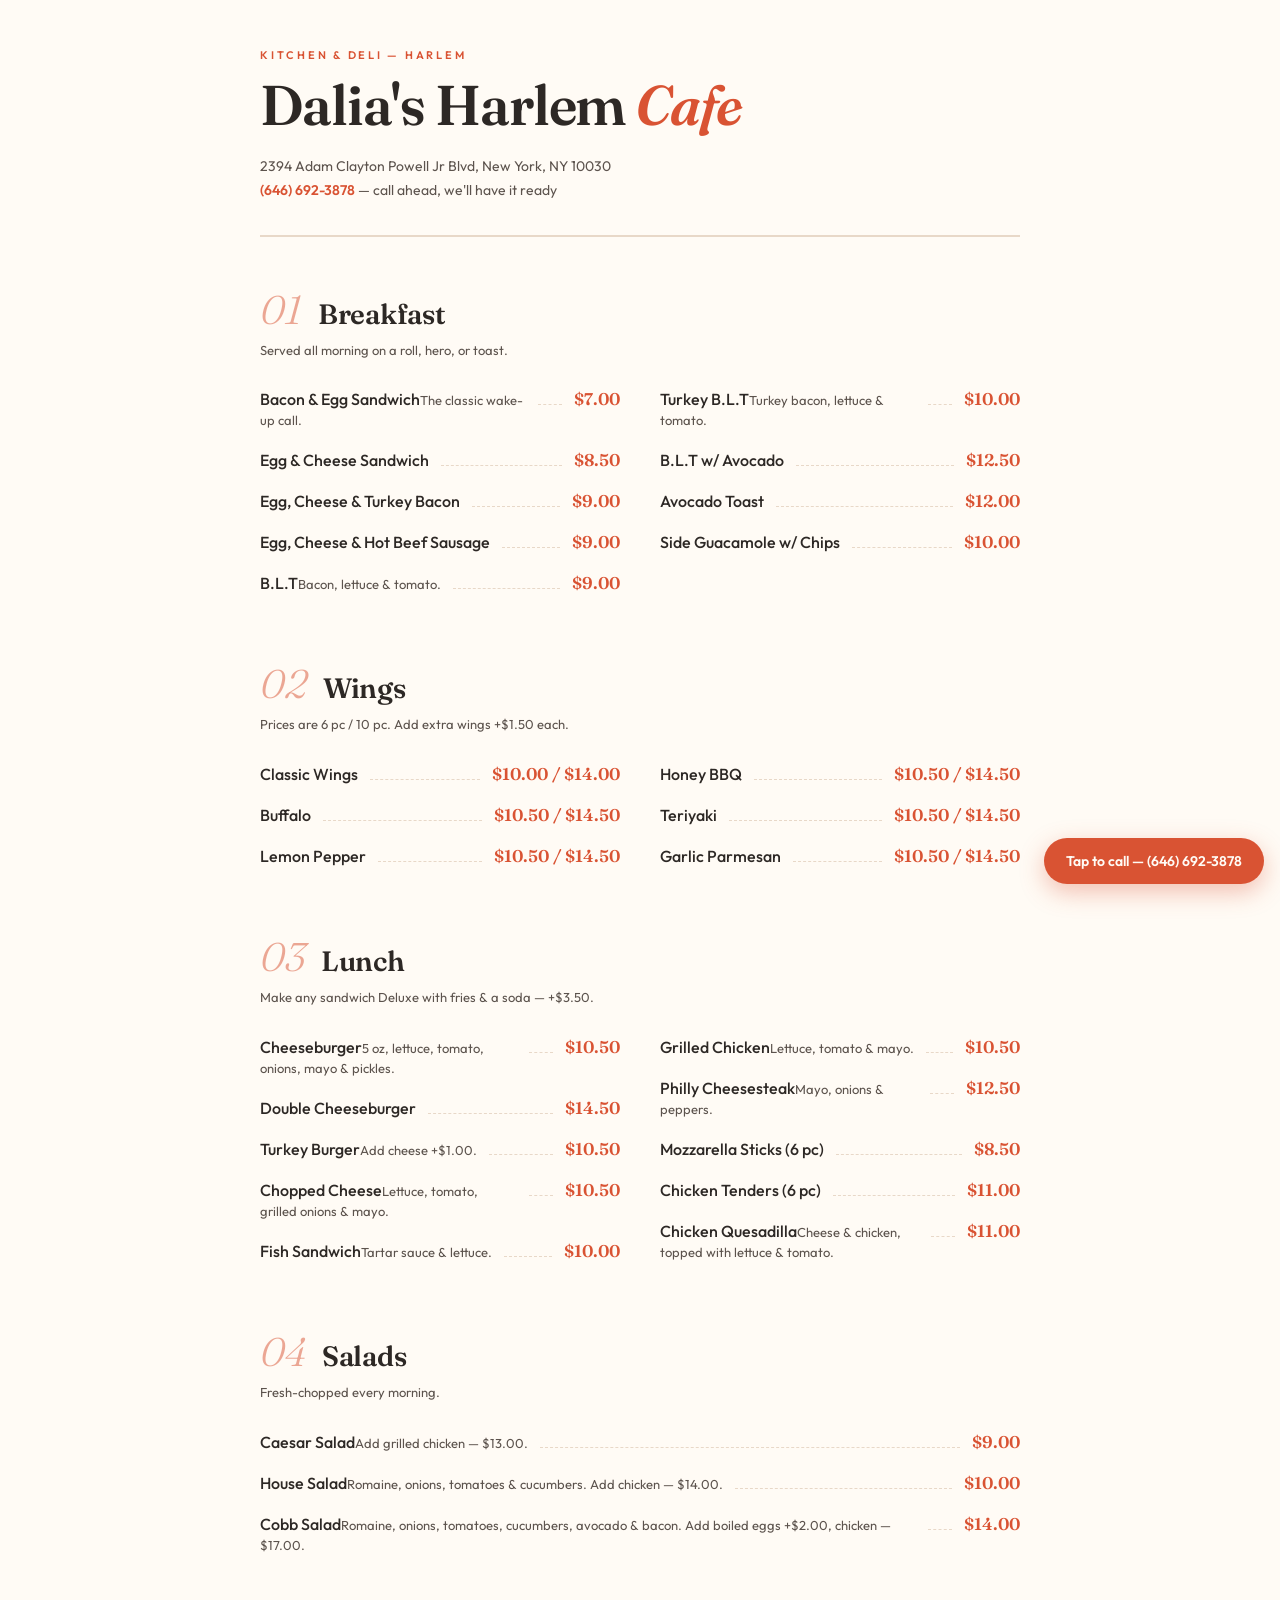
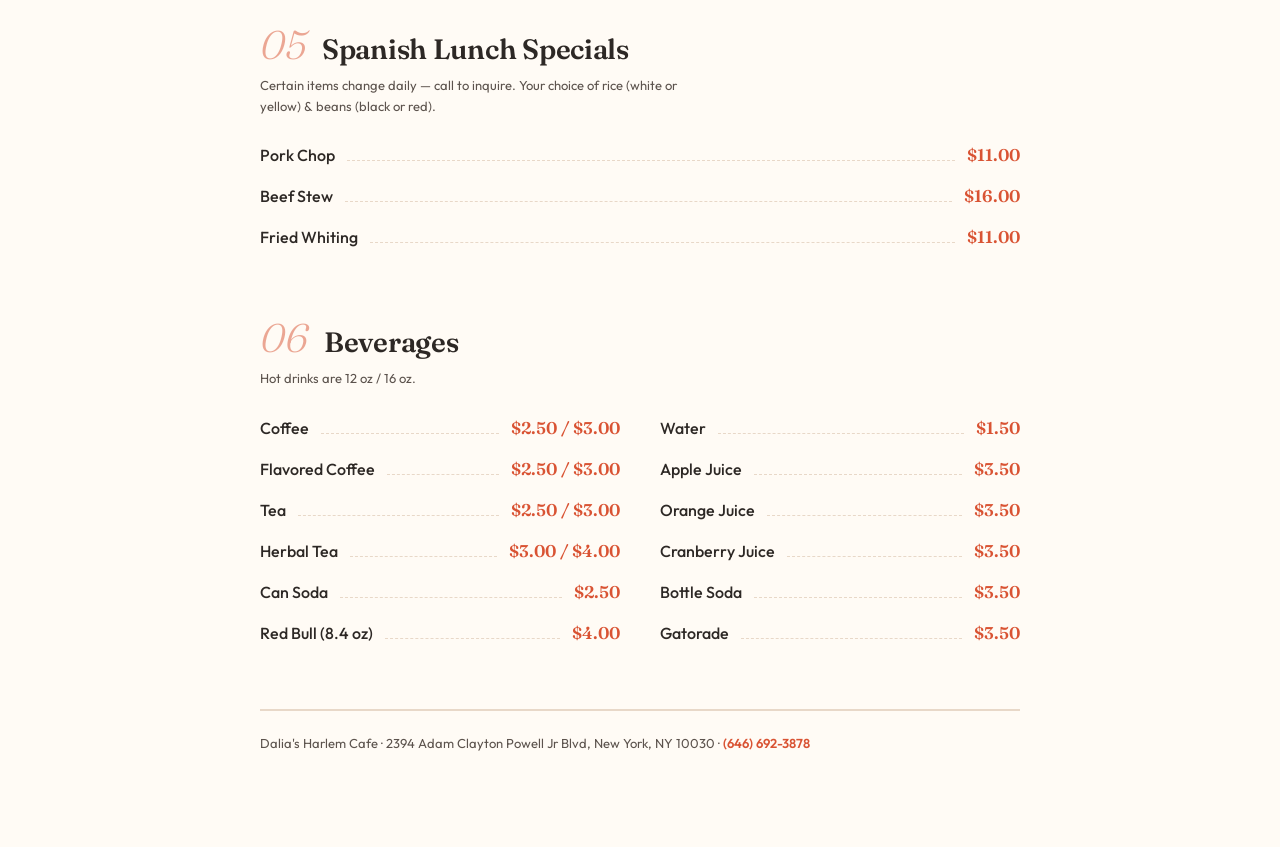
==== frontend/public/menu.html @ 28e17249 "**Dalia's Harlem Cafe — real details live + standalone HTML menu — complete** - The whole site now s" ====
<!DOCTYPE html>
<html lang="en">
<head>
<meta charset="UTF-8" />
<meta name="viewport" content="width=device-width, initial-scale=1.0" />
<title>Dalia's Harlem Cafe — Menu</title>
<link rel="preconnect" href="https://fonts.googleapis.com" />
<link rel="preconnect" href="https://fonts.gstatic.com" crossorigin />
<link href="https://fonts.googleapis.com/css2?family=Fraunces:ital,opsz,wght@0,9..144,300..900;1,9..144,300..900&family=Outfit:wght@300;400;500;600;700&display=swap" rel="stylesheet" />
<style>
  :root {
    --cream: #FFFBF5;
    --oat: #F5EBE1;
    --ink: #2D2825;
    --soft: #5C534D;
    --red: #D95333;
    --border: #E8D8C8;
  }
  * { margin: 0; padding: 0; box-sizing: border-box; }
  body {
    background: var(--cream);
    color: var(--ink);
    font-family: 'Outfit', sans-serif;
    -webkit-font-smoothing: antialiased;
    padding: 48px 24px 96px;
  }
  .page { max-width: 760px; margin: 0 auto; }
  header { text-align: left; border-bottom: 2px solid var(--border); padding-bottom: 32px; margin-bottom: 48px; }
  .kicker { font-size: 11px; letter-spacing: 0.25em; text-transform: uppercase; color: var(--red); font-weight: 600; }
  h1 { font-family: 'Fraunces', serif; font-size: clamp(36px, 6vw, 56px); font-weight: 600; letter-spacing: -0.02em; margin-top: 8px; }
  h1 em { color: var(--red); }
  .meta { margin-top: 16px; font-size: 14px; color: var(--soft); line-height: 1.7; }
  .meta a { color: var(--red); text-decoration: none; font-weight: 600; }
  section { margin-bottom: 56px; }
  .cat-head { display: flex; align-items: baseline; gap: 16px; margin-bottom: 6px; }
  .num { font-family: 'Fraunces', serif; font-style: italic; font-weight: 300; font-size: 40px; color: var(--red); opacity: 0.5; }
  h2 { font-family: 'Fraunces', serif; font-size: 28px; font-weight: 600; letter-spacing: -0.01em; }
  .note { font-size: 13px; color: var(--soft); margin: 6px 0 18px; max-width: 460px; line-height: 1.6; }
  ul { list-style: none; }
  li.item { display: flex; align-items: baseline; gap: 12px; padding: 10px 0; }
  .name { font-weight: 500; }
  .desc { font-size: 13px; color: var(--soft); font-weight: 400; margin-top: 2px; }
  .leader { flex: 1; border-bottom: 1px dashed var(--border); min-width: 24px; }
  .price { font-family: 'Fraunces', serif; font-weight: 600; font-size: 17px; color: var(--red); white-space: nowrap; }
  @media (min-width: 640px) {
    ul.two-col { columns: 2; column-gap: 40px; }
    li.item { break-inside: avoid; }
  }
  footer { border-top: 2px solid var(--border); padding-top: 24px; font-size: 13px; color: var(--soft); }
  .callbar {
    position: fixed; bottom: 16px; right: 16px;
    background: var(--red); color: var(--cream);
    font-family: 'Outfit', sans-serif; font-weight: 600; font-size: 14px;
    padding: 14px 22px; border-radius: 999px; text-decoration: none;
    box-shadow: 0 8px 24px rgba(217, 83, 51, 0.35);
  }
  @media print {
    body { padding: 24px; }
    .callbar { display: none; }
  }
</style>
</head>
<body>
<div class="page">
  <header>
    <p class="kicker">Kitchen &amp; Deli — Harlem</p>
    <h1>Dalia's Harlem <em>Cafe</em></h1>
    <p class="meta">
      2394 Adam Clayton Powell Jr Blvd, New York, NY 10030<br />
      <a href="tel:+16466923878">(646) 692-3878</a> — call ahead, we'll have it ready
    </p>
  </header>

  <section>
    <div class="cat-head"><span class="num">01</span><h2>Breakfast</h2></div>
    <p class="note">Served all morning on a roll, hero, or toast.</p>
    <ul class="two-col">
      <li class="item"><span><span class="name">Bacon &amp; Egg Sandwich</span><span class="desc">The classic wake-up call.</span></span><span class="leader"></span><span class="price">$7.00</span></li>
      <li class="item"><span class="name">Egg &amp; Cheese Sandwich</span><span class="leader"></span><span class="price">$8.50</span></li>
      <li class="item"><span class="name">Egg, Cheese &amp; Turkey Bacon</span><span class="leader"></span><span class="price">$9.00</span></li>
      <li class="item"><span class="name">Egg, Cheese &amp; Hot Beef Sausage</span><span class="leader"></span><span class="price">$9.00</span></li>
      <li class="item"><span><span class="name">B.L.T</span><span class="desc">Bacon, lettuce &amp; tomato.</span></span><span class="leader"></span><span class="price">$9.00</span></li>
      <li class="item"><span><span class="name">Turkey B.L.T</span><span class="desc">Turkey bacon, lettuce &amp; tomato.</span></span><span class="leader"></span><span class="price">$10.00</span></li>
      <li class="item"><span class="name">B.L.T w/ Avocado</span><span class="leader"></span><span class="price">$12.50</span></li>
      <li class="item"><span class="name">Avocado Toast</span><span class="leader"></span><span class="price">$12.00</span></li>
      <li class="item"><span class="name">Side Guacamole w/ Chips</span><span class="leader"></span><span class="price">$10.00</span></li>
    </ul>
  </section>

  <section>
    <div class="cat-head"><span class="num">02</span><h2>Wings</h2></div>
    <p class="note">Prices are 6 pc / 10 pc. Add extra wings +$1.50 each.</p>
    <ul class="two-col">
      <li class="item"><span class="name">Classic Wings</span><span class="leader"></span><span class="price">$10.00 / $14.00</span></li>
      <li class="item"><span class="name">Buffalo</span><span class="leader"></span><span class="price">$10.50 / $14.50</span></li>
      <li class="item"><span class="name">Lemon Pepper</span><span class="leader"></span><span class="price">$10.50 / $14.50</span></li>
      <li class="item"><span class="name">Honey BBQ</span><span class="leader"></span><span class="price">$10.50 / $14.50</span></li>
      <li class="item"><span class="name">Teriyaki</span><span class="leader"></span><span class="price">$10.50 / $14.50</span></li>
      <li class="item"><span class="name">Garlic Parmesan</span><span class="leader"></span><span class="price">$10.50 / $14.50</span></li>
    </ul>
  </section>

  <section>
    <div class="cat-head"><span class="num">03</span><h2>Lunch</h2></div>
    <p class="note">Make any sandwich Deluxe with fries &amp; a soda — +$3.50.</p>
    <ul class="two-col">
      <li class="item"><span><span class="name">Cheeseburger</span><span class="desc">5 oz, lettuce, tomato, onions, mayo &amp; pickles.</span></span><span class="leader"></span><span class="price">$10.50</span></li>
      <li class="item"><span class="name">Double Cheeseburger</span><span class="leader"></span><span class="price">$14.50</span></li>
      <li class="item"><span><span class="name">Turkey Burger</span><span class="desc">Add cheese +$1.00.</span></span><span class="leader"></span><span class="price">$10.50</span></li>
      <li class="item"><span><span class="name">Chopped Cheese</span><span class="desc">Lettuce, tomato, grilled onions &amp; mayo.</span></span><span class="leader"></span><span class="price">$10.50</span></li>
      <li class="item"><span><span class="name">Fish Sandwich</span><span class="desc">Tartar sauce &amp; lettuce.</span></span><span class="leader"></span><span class="price">$10.00</span></li>
      <li class="item"><span><span class="name">Grilled Chicken</span><span class="desc">Lettuce, tomato &amp; mayo.</span></span><span class="leader"></span><span class="price">$10.50</span></li>
      <li class="item"><span><span class="name">Philly Cheesesteak</span><span class="desc">Mayo, onions &amp; peppers.</span></span><span class="leader"></span><span class="price">$12.50</span></li>
      <li class="item"><span class="name">Mozzarella Sticks (6 pc)</span><span class="leader"></span><span class="price">$8.50</span></li>
      <li class="item"><span class="name">Chicken Tenders (6 pc)</span><span class="leader"></span><span class="price">$11.00</span></li>
      <li class="item"><span><span class="name">Chicken Quesadilla</span><span class="desc">Cheese &amp; chicken, topped with lettuce &amp; tomato.</span></span><span class="leader"></span><span class="price">$11.00</span></li>
    </ul>
  </section>

  <section>
    <div class="cat-head"><span class="num">04</span><h2>Salads</h2></div>
    <p class="note">Fresh-chopped every morning.</p>
    <ul>
      <li class="item"><span><span class="name">Caesar Salad</span><span class="desc">Add grilled chicken — $13.00.</span></span><span class="leader"></span><span class="price">$9.00</span></li>
      <li class="item"><span><span class="name">House Salad</span><span class="desc">Romaine, onions, tomatoes &amp; cucumbers. Add chicken — $14.00.</span></span><span class="leader"></span><span class="price">$10.00</span></li>
      <li class="item"><span><span class="name">Cobb Salad</span><span class="desc">Romaine, onions, tomatoes, cucumbers, avocado &amp; bacon. Add boiled eggs +$2.00, chicken — $17.00.</span></span><span class="leader"></span><span class="price">$14.00</span></li>
    </ul>
  </section>

  <section>
    <div class="cat-head"><span class="num">05</span><h2>Spanish Lunch Specials</h2></div>
    <p class="note">Certain items change daily — call to inquire. Your choice of rice (white or yellow) &amp; beans (black or red).</p>
    <ul>
      <li class="item"><span class="name">Pork Chop</span><span class="leader"></span><span class="price">$11.00</span></li>
      <li class="item"><span class="name">Beef Stew</span><span class="leader"></span><span class="price">$16.00</span></li>
      <li class="item"><span class="name">Fried Whiting</span><span class="leader"></span><span class="price">$11.00</span></li>
    </ul>
  </section>

  <section>
    <div class="cat-head"><span class="num">06</span><h2>Beverages</h2></div>
    <p class="note">Hot drinks are 12 oz / 16 oz.</p>
    <ul class="two-col">
      <li class="item"><span class="name">Coffee</span><span class="leader"></span><span class="price">$2.50 / $3.00</span></li>
      <li class="item"><span class="name">Flavored Coffee</span><span class="leader"></span><span class="price">$2.50 / $3.00</span></li>
      <li class="item"><span class="name">Tea</span><span class="leader"></span><span class="price">$2.50 / $3.00</span></li>
      <li class="item"><span class="name">Herbal Tea</span><span class="leader"></span><span class="price">$3.00 / $4.00</span></li>
      <li class="item"><span class="name">Can Soda</span><span class="leader"></span><span class="price">$2.50</span></li>
      <li class="item"><span class="name">Red Bull (8.4 oz)</span><span class="leader"></span><span class="price">$4.00</span></li>
      <li class="item"><span class="name">Water</span><span class="leader"></span><span class="price">$1.50</span></li>
      <li class="item"><span class="name">Apple Juice</span><span class="leader"></span><span class="price">$3.50</span></li>
      <li class="item"><span class="name">Orange Juice</span><span class="leader"></span><span class="price">$3.50</span></li>
      <li class="item"><span class="name">Cranberry Juice</span><span class="leader"></span><span class="price">$3.50</span></li>
      <li class="item"><span class="name">Bottle Soda</span><span class="leader"></span><span class="price">$3.50</span></li>
      <li class="item"><span class="name">Gatorade</span><span class="leader"></span><span class="price">$3.50</span></li>
    </ul>
  </section>

  <footer>
    Dalia's Harlem Cafe · 2394 Adam Clayton Powell Jr Blvd, New York, NY 10030 · <a href="tel:+16466923878" style="color: var(--red); text-decoration: none; font-weight: 600;">(646) 692-3878</a>
  </footer>
</div>

<a class="callbar" href="tel:+16466923878">Tap to call — (646) 692-3878</a>
</body>
</html>
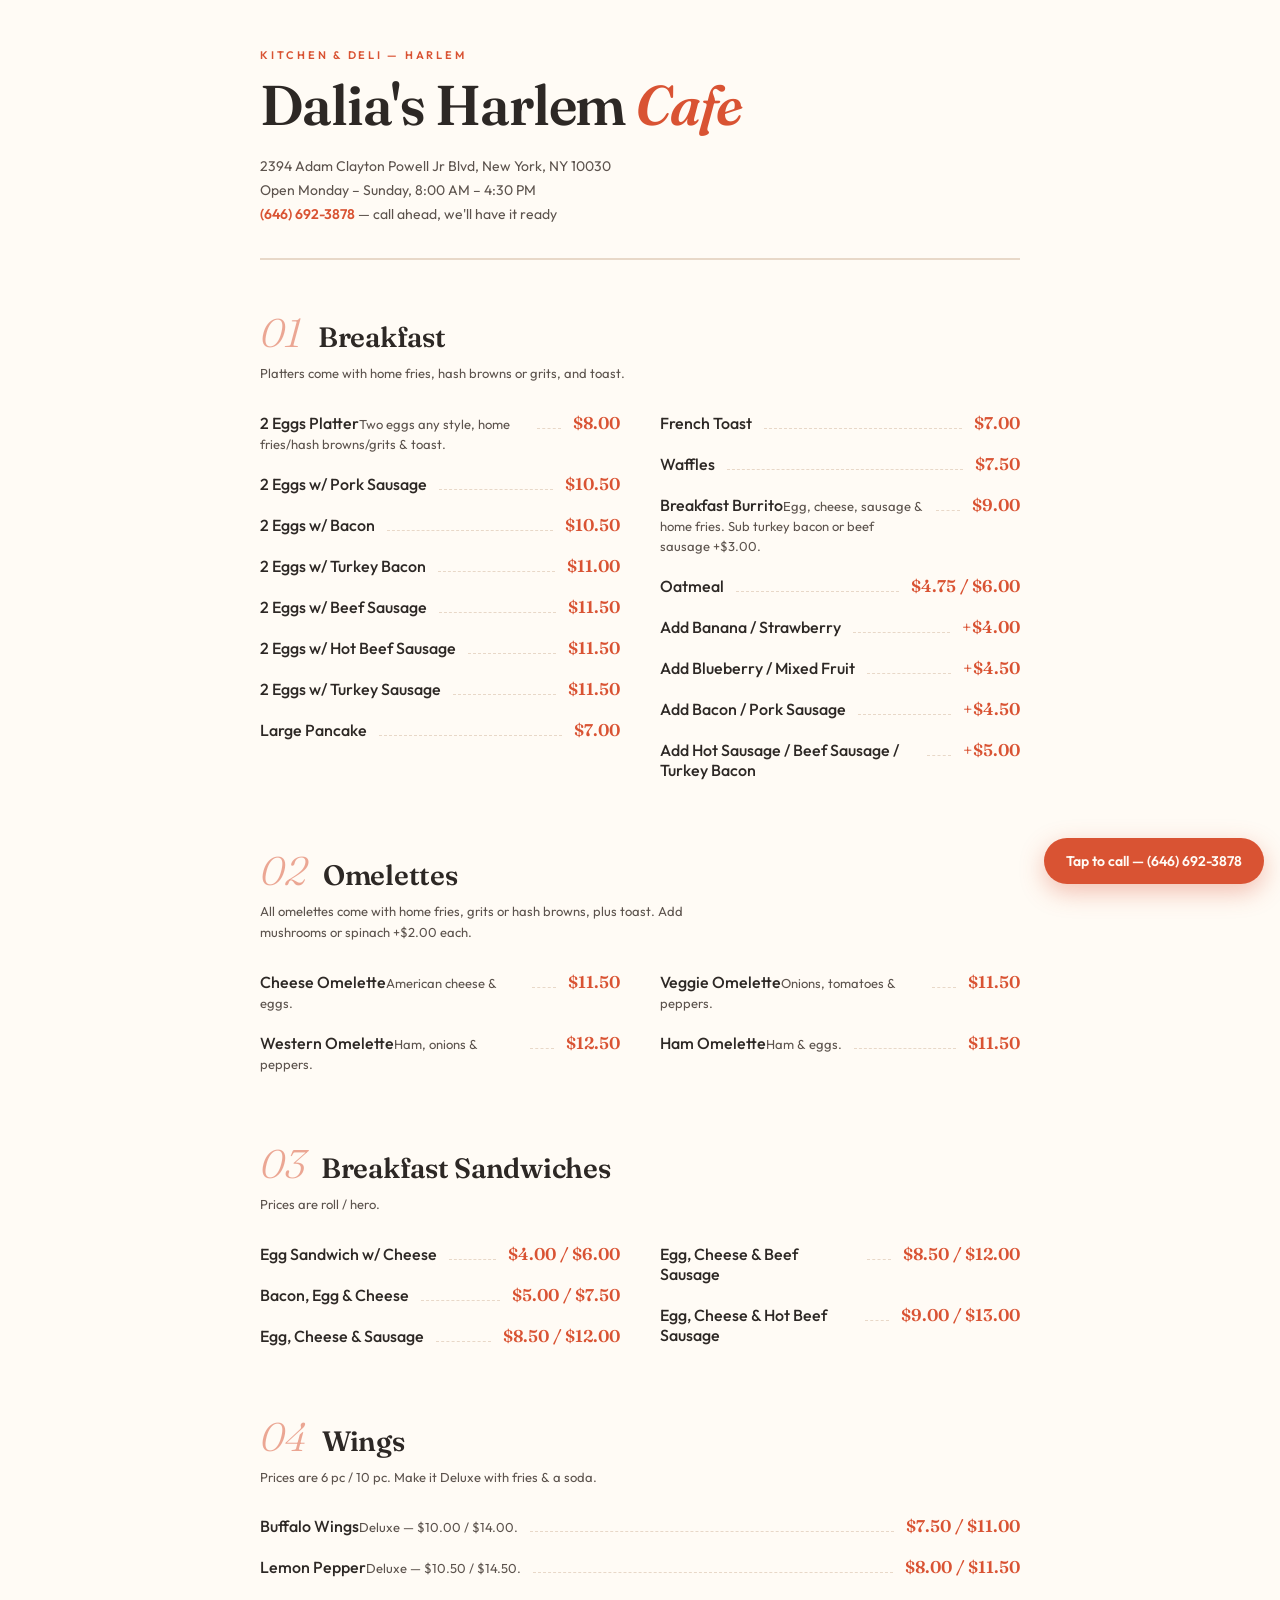
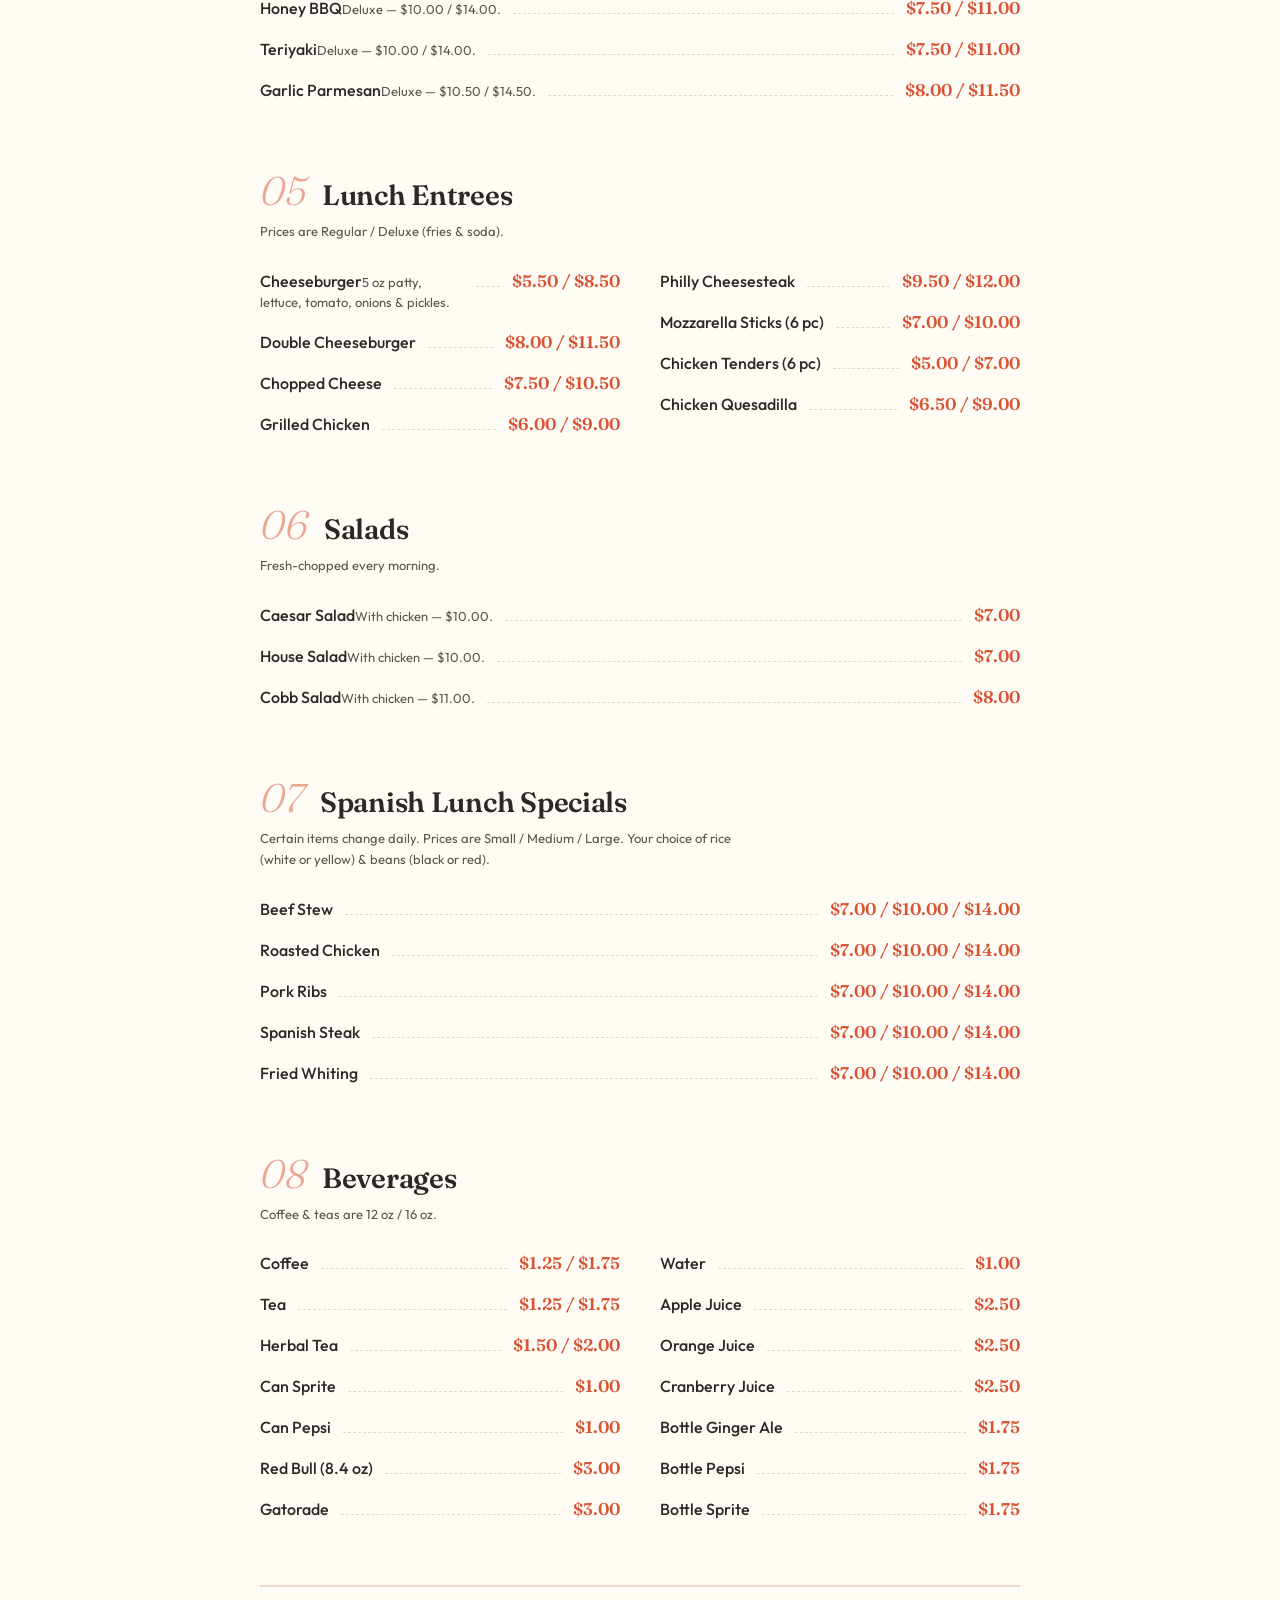
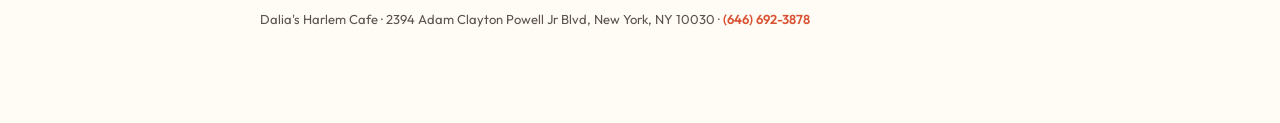
==== commit bc541a0a: "**Real menu live everywhere — complete** - The /menu page now carries your actual board: Breakfast p" ====
--- a/frontend/public/menu.html
+++ b/frontend/public/menu.html
@@ -35,7 +35,7 @@
   .cat-head { display: flex; align-items: baseline; gap: 16px; margin-bottom: 6px; }
   .num { font-family: 'Fraunces', serif; font-style: italic; font-weight: 300; font-size: 40px; color: var(--red); opacity: 0.5; }
   h2 { font-family: 'Fraunces', serif; font-size: 28px; font-weight: 600; letter-spacing: -0.01em; }
-  .note { font-size: 13px; color: var(--soft); margin: 6px 0 18px; max-width: 460px; line-height: 1.6; }
+  .note { font-size: 13px; color: var(--soft); margin: 6px 0 18px; max-width: 480px; line-height: 1.6; }
   ul { list-style: none; }
   li.item { display: flex; align-items: baseline; gap: 12px; padding: 10px 0; }
   .name { font-weight: 500; }
@@ -67,92 +67,124 @@
     <h1>Dalia's Harlem <em>Cafe</em></h1>
     <p class="meta">
       2394 Adam Clayton Powell Jr Blvd, New York, NY 10030<br />
+      Open Monday – Sunday, 8:00 AM – 4:30 PM<br />
       <a href="tel:+16466923878">(646) 692-3878</a> — call ahead, we'll have it ready
     </p>
   </header>
 
   <section>
     <div class="cat-head"><span class="num">01</span><h2>Breakfast</h2></div>
-    <p class="note">Served all morning on a roll, hero, or toast.</p>
+    <p class="note">Platters come with home fries, hash browns or grits, and toast.</p>
     <ul class="two-col">
-      <li class="item"><span><span class="name">Bacon &amp; Egg Sandwich</span><span class="desc">The classic wake-up call.</span></span><span class="leader"></span><span class="price">$7.00</span></li>
-      <li class="item"><span class="name">Egg &amp; Cheese Sandwich</span><span class="leader"></span><span class="price">$8.50</span></li>
-      <li class="item"><span class="name">Egg, Cheese &amp; Turkey Bacon</span><span class="leader"></span><span class="price">$9.00</span></li>
-      <li class="item"><span class="name">Egg, Cheese &amp; Hot Beef Sausage</span><span class="leader"></span><span class="price">$9.00</span></li>
-      <li class="item"><span><span class="name">B.L.T</span><span class="desc">Bacon, lettuce &amp; tomato.</span></span><span class="leader"></span><span class="price">$9.00</span></li>
-      <li class="item"><span><span class="name">Turkey B.L.T</span><span class="desc">Turkey bacon, lettuce &amp; tomato.</span></span><span class="leader"></span><span class="price">$10.00</span></li>
-      <li class="item"><span class="name">B.L.T w/ Avocado</span><span class="leader"></span><span class="price">$12.50</span></li>
-      <li class="item"><span class="name">Avocado Toast</span><span class="leader"></span><span class="price">$12.00</span></li>
-      <li class="item"><span class="name">Side Guacamole w/ Chips</span><span class="leader"></span><span class="price">$10.00</span></li>
+      <li class="item"><span><span class="name">2 Eggs Platter</span><span class="desc">Two eggs any style, home fries/hash browns/grits &amp; toast.</span></span><span class="leader"></span><span class="price">$8.00</span></li>
+      <li class="item"><span class="name">2 Eggs w/ Pork Sausage</span><span class="leader"></span><span class="price">$10.50</span></li>
+      <li class="item"><span class="name">2 Eggs w/ Bacon</span><span class="leader"></span><span class="price">$10.50</span></li>
+      <li class="item"><span class="name">2 Eggs w/ Turkey Bacon</span><span class="leader"></span><span class="price">$11.00</span></li>
+      <li class="item"><span class="name">2 Eggs w/ Beef Sausage</span><span class="leader"></span><span class="price">$11.50</span></li>
+      <li class="item"><span class="name">2 Eggs w/ Hot Beef Sausage</span><span class="leader"></span><span class="price">$11.50</span></li>
+      <li class="item"><span class="name">2 Eggs w/ Turkey Sausage</span><span class="leader"></span><span class="price">$11.50</span></li>
+      <li class="item"><span class="name">Large Pancake</span><span class="leader"></span><span class="price">$7.00</span></li>
+      <li class="item"><span class="name">French Toast</span><span class="leader"></span><span class="price">$7.00</span></li>
+      <li class="item"><span class="name">Waffles</span><span class="leader"></span><span class="price">$7.50</span></li>
+      <li class="item"><span><span class="name">Breakfast Burrito</span><span class="desc">Egg, cheese, sausage &amp; home fries. Sub turkey bacon or beef sausage +$3.00.</span></span><span class="leader"></span><span class="price">$9.00</span></li>
+      <li class="item"><span class="name">Oatmeal</span><span class="leader"></span><span class="price">$4.75 / $6.00</span></li>
+      <li class="item"><span class="name">Add Banana / Strawberry</span><span class="leader"></span><span class="price">+$4.00</span></li>
+      <li class="item"><span class="name">Add Blueberry / Mixed Fruit</span><span class="leader"></span><span class="price">+$4.50</span></li>
+      <li class="item"><span class="name">Add Bacon / Pork Sausage</span><span class="leader"></span><span class="price">+$4.50</span></li>
+      <li class="item"><span class="name">Add Hot Sausage / Beef Sausage / Turkey Bacon</span><span class="leader"></span><span class="price">+$5.00</span></li>
     </ul>
   </section>
 
   <section>
-    <div class="cat-head"><span class="num">02</span><h2>Wings</h2></div>
-    <p class="note">Prices are 6 pc / 10 pc. Add extra wings +$1.50 each.</p>
+    <div class="cat-head"><span class="num">02</span><h2>Omelettes</h2></div>
+    <p class="note">All omelettes come with home fries, grits or hash browns, plus toast. Add mushrooms or spinach +$2.00 each.</p>
     <ul class="two-col">
-      <li class="item"><span class="name">Classic Wings</span><span class="leader"></span><span class="price">$10.00 / $14.00</span></li>
-      <li class="item"><span class="name">Buffalo</span><span class="leader"></span><span class="price">$10.50 / $14.50</span></li>
-      <li class="item"><span class="name">Lemon Pepper</span><span class="leader"></span><span class="price">$10.50 / $14.50</span></li>
-      <li class="item"><span class="name">Honey BBQ</span><span class="leader"></span><span class="price">$10.50 / $14.50</span></li>
-      <li class="item"><span class="name">Teriyaki</span><span class="leader"></span><span class="price">$10.50 / $14.50</span></li>
-      <li class="item"><span class="name">Garlic Parmesan</span><span class="leader"></span><span class="price">$10.50 / $14.50</span></li>
+      <li class="item"><span><span class="name">Cheese Omelette</span><span class="desc">American cheese &amp; eggs.</span></span><span class="leader"></span><span class="price">$11.50</span></li>
+      <li class="item"><span><span class="name">Western Omelette</span><span class="desc">Ham, onions &amp; peppers.</span></span><span class="leader"></span><span class="price">$12.50</span></li>
+      <li class="item"><span><span class="name">Veggie Omelette</span><span class="desc">Onions, tomatoes &amp; peppers.</span></span><span class="leader"></span><span class="price">$11.50</span></li>
+      <li class="item"><span><span class="name">Ham Omelette</span><span class="desc">Ham &amp; eggs.</span></span><span class="leader"></span><span class="price">$11.50</span></li>
     </ul>
   </section>
 
   <section>
-    <div class="cat-head"><span class="num">03</span><h2>Lunch</h2></div>
-    <p class="note">Make any sandwich Deluxe with fries &amp; a soda — +$3.50.</p>
+    <div class="cat-head"><span class="num">03</span><h2>Breakfast Sandwiches</h2></div>
+    <p class="note">Prices are roll / hero.</p>
     <ul class="two-col">
-      <li class="item"><span><span class="name">Cheeseburger</span><span class="desc">5 oz, lettuce, tomato, onions, mayo &amp; pickles.</span></span><span class="leader"></span><span class="price">$10.50</span></li>
-      <li class="item"><span class="name">Double Cheeseburger</span><span class="leader"></span><span class="price">$14.50</span></li>
-      <li class="item"><span><span class="name">Turkey Burger</span><span class="desc">Add cheese +$1.00.</span></span><span class="leader"></span><span class="price">$10.50</span></li>
-      <li class="item"><span><span class="name">Chopped Cheese</span><span class="desc">Lettuce, tomato, grilled onions &amp; mayo.</span></span><span class="leader"></span><span class="price">$10.50</span></li>
-      <li class="item"><span><span class="name">Fish Sandwich</span><span class="desc">Tartar sauce &amp; lettuce.</span></span><span class="leader"></span><span class="price">$10.00</span></li>
-      <li class="item"><span><span class="name">Grilled Chicken</span><span class="desc">Lettuce, tomato &amp; mayo.</span></span><span class="leader"></span><span class="price">$10.50</span></li>
-      <li class="item"><span><span class="name">Philly Cheesesteak</span><span class="desc">Mayo, onions &amp; peppers.</span></span><span class="leader"></span><span class="price">$12.50</span></li>
-      <li class="item"><span class="name">Mozzarella Sticks (6 pc)</span><span class="leader"></span><span class="price">$8.50</span></li>
-      <li class="item"><span class="name">Chicken Tenders (6 pc)</span><span class="leader"></span><span class="price">$11.00</span></li>
-      <li class="item"><span><span class="name">Chicken Quesadilla</span><span class="desc">Cheese &amp; chicken, topped with lettuce &amp; tomato.</span></span><span class="leader"></span><span class="price">$11.00</span></li>
+      <li class="item"><span class="name">Egg Sandwich w/ Cheese</span><span class="leader"></span><span class="price">$4.00 / $6.00</span></li>
+      <li class="item"><span class="name">Bacon, Egg &amp; Cheese</span><span class="leader"></span><span class="price">$5.00 / $7.50</span></li>
+      <li class="item"><span class="name">Egg, Cheese &amp; Sausage</span><span class="leader"></span><span class="price">$8.50 / $12.00</span></li>
+      <li class="item"><span class="name">Egg, Cheese &amp; Beef Sausage</span><span class="leader"></span><span class="price">$8.50 / $12.00</span></li>
+      <li class="item"><span class="name">Egg, Cheese &amp; Hot Beef Sausage</span><span class="leader"></span><span class="price">$9.00 / $13.00</span></li>
     </ul>
   </section>
 
   <section>
-    <div class="cat-head"><span class="num">04</span><h2>Salads</h2></div>
-    <p class="note">Fresh-chopped every morning.</p>
+    <div class="cat-head"><span class="num">04</span><h2>Wings</h2></div>
+    <p class="note">Prices are 6 pc / 10 pc. Make it Deluxe with fries &amp; a soda.</p>
     <ul>
-      <li class="item"><span><span class="name">Caesar Salad</span><span class="desc">Add grilled chicken — $13.00.</span></span><span class="leader"></span><span class="price">$9.00</span></li>
-      <li class="item"><span><span class="name">House Salad</span><span class="desc">Romaine, onions, tomatoes &amp; cucumbers. Add chicken — $14.00.</span></span><span class="leader"></span><span class="price">$10.00</span></li>
-      <li class="item"><span><span class="name">Cobb Salad</span><span class="desc">Romaine, onions, tomatoes, cucumbers, avocado &amp; bacon. Add boiled eggs +$2.00, chicken — $17.00.</span></span><span class="leader"></span><span class="price">$14.00</span></li>
+      <li class="item"><span><span class="name">Buffalo Wings</span><span class="desc">Deluxe — $10.00 / $14.00.</span></span><span class="leader"></span><span class="price">$7.50 / $11.00</span></li>
+      <li class="item"><span><span class="name">Lemon Pepper</span><span class="desc">Deluxe — $10.50 / $14.50.</span></span><span class="leader"></span><span class="price">$8.00 / $11.50</span></li>
+      <li class="item"><span><span class="name">Honey BBQ</span><span class="desc">Deluxe — $10.00 / $14.00.</span></span><span class="leader"></span><span class="price">$7.50 / $11.00</span></li>
+      <li class="item"><span><span class="name">Teriyaki</span><span class="desc">Deluxe — $10.00 / $14.00.</span></span><span class="leader"></span><span class="price">$7.50 / $11.00</span></li>
+      <li class="item"><span><span class="name">Garlic Parmesan</span><span class="desc">Deluxe — $10.50 / $14.50.</span></span><span class="leader"></span><span class="price">$8.00 / $11.50</span></li>
     </ul>
   </section>
 
   <section>
-    <div class="cat-head"><span class="num">05</span><h2>Spanish Lunch Specials</h2></div>
-    <p class="note">Certain items change daily — call to inquire. Your choice of rice (white or yellow) &amp; beans (black or red).</p>
-    <ul>
-      <li class="item"><span class="name">Pork Chop</span><span class="leader"></span><span class="price">$11.00</span></li>
-      <li class="item"><span class="name">Beef Stew</span><span class="leader"></span><span class="price">$16.00</span></li>
-      <li class="item"><span class="name">Fried Whiting</span><span class="leader"></span><span class="price">$11.00</span></li>
+    <div class="cat-head"><span class="num">05</span><h2>Lunch Entrees</h2></div>
+    <p class="note">Prices are Regular / Deluxe (fries &amp; soda).</p>
+    <ul class="two-col">
+      <li class="item"><span><span class="name">Cheeseburger</span><span class="desc">5 oz patty, lettuce, tomato, onions &amp; pickles.</span></span><span class="leader"></span><span class="price">$5.50 / $8.50</span></li>
+      <li class="item"><span class="name">Double Cheeseburger</span><span class="leader"></span><span class="price">$8.00 / $11.50</span></li>
+      <li class="item"><span class="name">Chopped Cheese</span><span class="leader"></span><span class="price">$7.50 / $10.50</span></li>
+      <li class="item"><span class="name">Grilled Chicken</span><span class="leader"></span><span class="price">$6.00 / $9.00</span></li>
+      <li class="item"><span class="name">Philly Cheesesteak</span><span class="leader"></span><span class="price">$9.50 / $12.00</span></li>
+      <li class="item"><span class="name">Mozzarella Sticks (6 pc)</span><span class="leader"></span><span class="price">$7.00 / $10.00</span></li>
+      <li class="item"><span class="name">Chicken Tenders (6 pc)</span><span class="leader"></span><span class="price">$5.00 / $7.00</span></li>
+      <li class="item"><span class="name">Chicken Quesadilla</span><span class="leader"></span><span class="price">$6.50 / $9.00</span></li>
     </ul>
   </section>
 
   <section>
-    <div class="cat-head"><span class="num">06</span><h2>Beverages</h2></div>
-    <p class="note">Hot drinks are 12 oz / 16 oz.</p>
+    <div class="cat-head"><span class="num">06</span><h2>Salads</h2></div>
+    <p class="note">Fresh-chopped every morning.</p>
+    <ul>
+      <li class="item"><span><span class="name">Caesar Salad</span><span class="desc">With chicken — $10.00.</span></span><span class="leader"></span><span class="price">$7.00</span></li>
+      <li class="item"><span><span class="name">House Salad</span><span class="desc">With chicken — $10.00.</span></span><span class="leader"></span><span class="price">$7.00</span></li>
+      <li class="item"><span><span class="name">Cobb Salad</span><span class="desc">With chicken — $11.00.</span></span><span class="leader"></span><span class="price">$8.00</span></li>
+    </ul>
+  </section>
+
+  <section>
+    <div class="cat-head"><span class="num">07</span><h2>Spanish Lunch Specials</h2></div>
+    <p class="note">Certain items change daily. Prices are Small / Medium / Large. Your choice of rice (white or yellow) &amp; beans (black or red).</p>
+    <ul>
+      <li class="item"><span class="name">Beef Stew</span><span class="leader"></span><span class="price">$7.00 / $10.00 / $14.00</span></li>
+      <li class="item"><span class="name">Roasted Chicken</span><span class="leader"></span><span class="price">$7.00 / $10.00 / $14.00</span></li>
+      <li class="item"><span class="name">Pork Ribs</span><span class="leader"></span><span class="price">$7.00 / $10.00 / $14.00</span></li>
+      <li class="item"><span class="name">Spanish Steak</span><span class="leader"></span><span class="price">$7.00 / $10.00 / $14.00</span></li>
+      <li class="item"><span class="name">Fried Whiting</span><span class="leader"></span><span class="price">$7.00 / $10.00 / $14.00</span></li>
+    </ul>
+  </section>
+
+  <section>
+    <div class="cat-head"><span class="num">08</span><h2>Beverages</h2></div>
+    <p class="note">Coffee &amp; teas are 12 oz / 16 oz.</p>
     <ul class="two-col">
-      <li class="item"><span class="name">Coffee</span><span class="leader"></span><span class="price">$2.50 / $3.00</span></li>
-      <li class="item"><span class="name">Flavored Coffee</span><span class="leader"></span><span class="price">$2.50 / $3.00</span></li>
-      <li class="item"><span class="name">Tea</span><span class="leader"></span><span class="price">$2.50 / $3.00</span></li>
-      <li class="item"><span class="name">Herbal Tea</span><span class="leader"></span><span class="price">$3.00 / $4.00</span></li>
-      <li class="item"><span class="name">Can Soda</span><span class="leader"></span><span class="price">$2.50</span></li>
-      <li class="item"><span class="name">Red Bull (8.4 oz)</span><span class="leader"></span><span class="price">$4.00</span></li>
-      <li class="item"><span class="name">Water</span><span class="leader"></span><span class="price">$1.50</span></li>
-      <li class="item"><span class="name">Apple Juice</span><span class="leader"></span><span class="price">$3.50</span></li>
-      <li class="item"><span class="name">Orange Juice</span><span class="leader"></span><span class="price">$3.50</span></li>
-      <li class="item"><span class="name">Cranberry Juice</span><span class="leader"></span><span class="price">$3.50</span></li>
-      <li class="item"><span class="name">Bottle Soda</span><span class="leader"></span><span class="price">$3.50</span></li>
-      <li class="item"><span class="name">Gatorade</span><span class="leader"></span><span class="price">$3.50</span></li>
+      <li class="item"><span class="name">Coffee</span><span class="leader"></span><span class="price">$1.25 / $1.75</span></li>
+      <li class="item"><span class="name">Tea</span><span class="leader"></span><span class="price">$1.25 / $1.75</span></li>
+      <li class="item"><span class="name">Herbal Tea</span><span class="leader"></span><span class="price">$1.50 / $2.00</span></li>
+      <li class="item"><span class="name">Can Sprite</span><span class="leader"></span><span class="price">$1.00</span></li>
+      <li class="item"><span class="name">Can Pepsi</span><span class="leader"></span><span class="price">$1.00</span></li>
+      <li class="item"><span class="name">Red Bull (8.4 oz)</span><span class="leader"></span><span class="price">$3.00</span></li>
+      <li class="item"><span class="name">Gatorade</span><span class="leader"></span><span class="price">$3.00</span></li>
+      <li class="item"><span class="name">Water</span><span class="leader"></span><span class="price">$1.00</span></li>
+      <li class="item"><span class="name">Apple Juice</span><span class="leader"></span><span class="price">$2.50</span></li>
+      <li class="item"><span class="name">Orange Juice</span><span class="leader"></span><span class="price">$2.50</span></li>
+      <li class="item"><span class="name">Cranberry Juice</span><span class="leader"></span><span class="price">$2.50</span></li>
+      <li class="item"><span class="name">Bottle Ginger Ale</span><span class="leader"></span><span class="price">$1.75</span></li>
+      <li class="item"><span class="name">Bottle Pepsi</span><span class="leader"></span><span class="price">$1.75</span></li>
+      <li class="item"><span class="name">Bottle Sprite</span><span class="leader"></span><span class="price">$1.75</span></li>
     </ul>
   </section>
 
